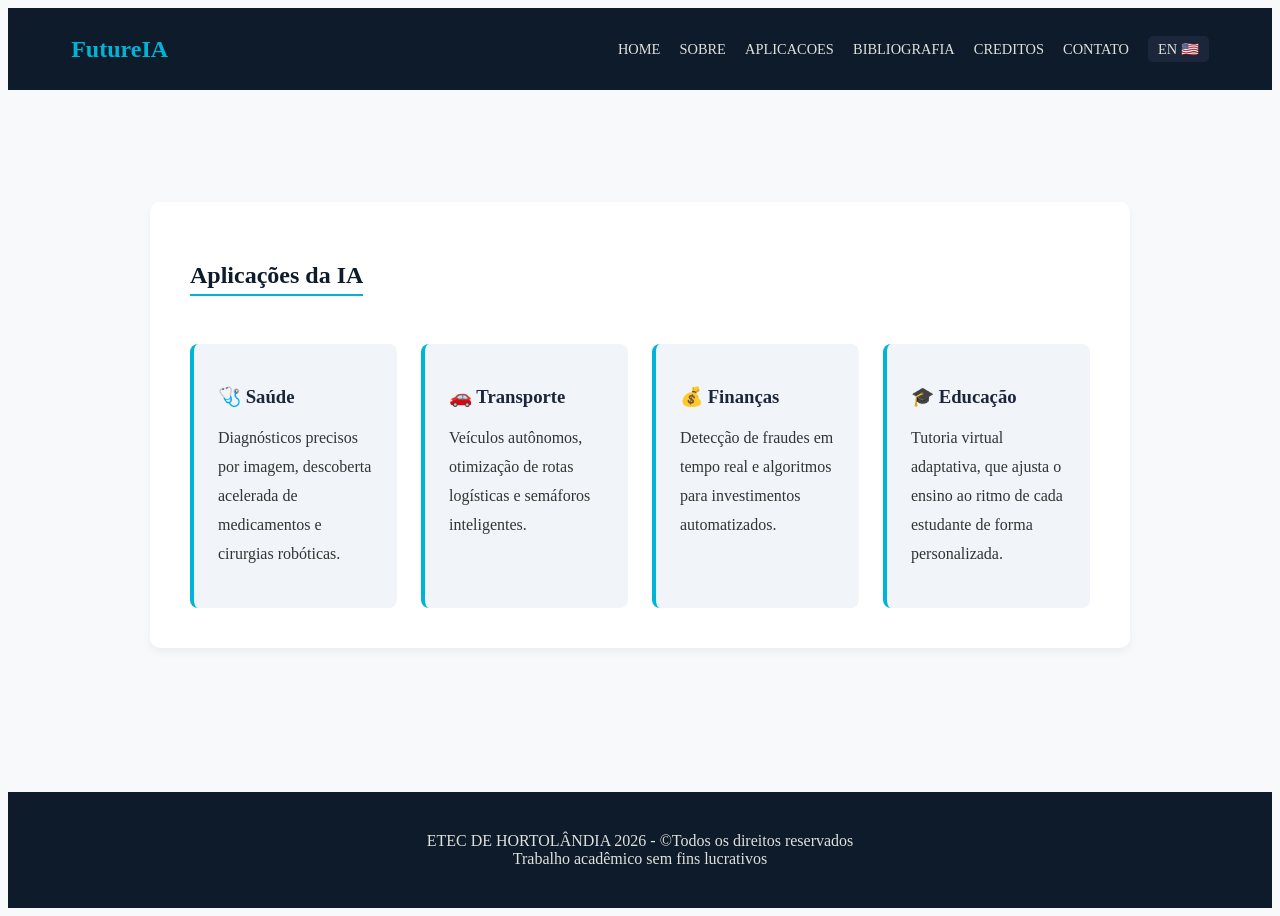
==== aplicacoes.html @ a2e6aa32 "Add files via upload" ====
<!DOCTYPE html>
<html lang="pt-BR">
<head>
    <meta charset="UTF-8">
    <meta name="viewport" content="width=device-width, initial-scale=1.0">
    <title>APLICAÇÕES | IA no Mundo</title>
    <link rel="icon" href="img/icon.png" type="image/png">
    <link rel="stylesheet" href="style.css">
</head>
<body>
    <header>
        <div class="logo">FutureIA</div>
        <nav>
            <ul>
                
<li><a href="index.html">HOME</a></li>
<li><a href="sobre.html">SOBRE</a></li>
<li><a href="aplicacoes.html">APLICACOES</a></li>
<li><a href="bibliografia.html">BIBLIOGRAFIA</a></li>
<li><a href="creditos.html">CREDITOS</a></li>
<li><a href="contato.html">CONTATO</a></li>
<li><a href="en_index.html" class="lang-btn">EN 🇺🇸</a></li>

            </ul>
        </nav>
    </header>
    <main class="container">
        
    <section class="content-section">
        <h1>Aplicações da IA</h1>
        <div class="grid">
            <div class="card">
                <h3>🩺 Saúde</h3>
                <p>Diagnósticos precisos por imagem, descoberta acelerada de medicamentos e cirurgias robóticas.</p>
            </div>
            <div class="card">
                <h3>🚗 Transporte</h3>
                <p>Veículos autônomos, otimização de rotas logísticas e semáforos inteligentes.</p>
            </div>
            <div class="card">
                <h3>💰 Finanças</h3>
                <p>Detecção de fraudes em tempo real e algoritmos para investimentos automatizados.</p>
            </div>
            <div class="card">
                <h3>🎓 Educação</h3>
                <p>Tutoria virtual adaptativa, que ajusta o ensino ao ritmo de cada estudante de forma personalizada.</p>
            </div>
        </div>
    </section>
    
    </main>
    <footer>
        <p>ETEC DE HORTOLÂNDIA 2026 - &copy;Todos os direitos reservados<br> Trabalho acadêmico sem fins lucrativos</p>
    </footer>
    
</body>
</html>
---- style.css ----
d
* {
    margin: 0;
    padding: 0;
    box-sizing: border-box;
    font-family: 'Segoe UI', Tahoma, Geneva, Verdana, sans-serif;
}

body {
    background-color: #f8f9fa;
    color: #333;
    display: flex;
    flex-direction: column;
    min-height: 100vh;
}

/* HEADER & MENU */
header {
    background-color: #0d1b2a;
    color: #fff;
    padding: 1rem 5%;
    display: flex;
    justify-content: space-between;
    align-items: center;
}

.logo {
    font-size: 1.5rem;
    font-weight: bold;
    color: #00b4d8;
}

nav ul {
    list-style: none;
    display: flex;
    gap: 1.2rem;
}

nav ul li a {
    color: #e0e1dd;
    text-decoration: none;
    font-weight: 500;
    text-transform: uppercase;
    font-size: 0.9rem;
    transition: color 0.3s;
}

nav ul li a:hover {
    color: #00b4d8;
}

.lang-btn {
    background-color: #1b263b;
    padding: 5px 10px;
    border-radius: 5px;
}

/* MAIN CONTAINER */
.container {
    flex: 1;
    padding: 3rem 5%;
    display: flex;
    flex-direction: column;
    align-items: center;
    justify-content: center;
}

/* HERO (HOME) */
.hero {
    text-align: center;
    max-width: 800px;
}

.hero h1 {
    font-size: 3rem;
    color: #0d1b2a;
    margin-bottom: 1rem;
}

.hero p {
    font-size: 1.2rem;
    margin-bottom: 2rem;
    line-height: 1.6;
}

.btn {
    display: inline-block;
    padding: 10px 25px;
    background-color: #00b4d8;
    color: #fff;
    text-decoration: none;
    border: none;
    border-radius: 5px;
    font-weight: bold;
    font-size: 1rem;
    cursor: pointer;
    transition: background 0.3s;
}

.btn:hover {
    background-color: #0077b6;
}

/* CONTENT SECTIONS */
.content-section {
    max-width: 900px;
    width: 100%;
    background: #fff;
    padding: 2.5rem;
    border-radius: 10px;
    box-shadow: 0 4px 10px rgba(0,0,0,0.05);
    margin-bottom: 2rem;
}

.content-section h1 {
    color: #0d1b2a;
    margin-bottom: 1.5rem;
    border-bottom: 2px solid #00b4d8;
    display: inline-block;
    padding-bottom: 5px;
}

.content-section p {
    line-height: 1.8;
    margin-bottom: 1rem;
}

/* GRID (APLICACOES) */
.grid {
    display: grid;
    grid-template-columns: repeat(auto-fit, minmax(200px, 1fr));
    gap: 1.5rem;
    margin-top: 1.5rem;
}

.card {
    background: #f1f5f9;
    padding: 1.5rem;
    border-radius: 8px;
    border-left: 4px solid #00b4d8;
}

.card h3 {
    margin-bottom: 10px;
    color: #1b263b;
}

/* BIBLIOGRAPHY */
.bib-list {
    list-style: square;
    padding-left: 20px;
    line-height: 2;
}

/* CREDITS */
.text-center { text-align: center; }
.creditos-box p { font-size: 1.1rem; }

/* FORMS (CONTATO) */
.contato-form {
    display: flex;
    flex-direction: column;
    gap: 1.2rem;
    width: 100%;
}

.form-group {
    display: flex;
    flex-direction: column;
}

.form-group label {
    font-weight: bold;
    margin-bottom: 5px;
    color: #1b263b;
}

.form-group input, 
.form-group select, 
.form-group textarea {
    padding: 10px;
    border: 1px solid #ccc;
    border-radius: 5px;
    font-size: 1rem;
}

/* REGRA 4: Arquivo css externo (travar textarea) */
.form-group textarea {
    min-height: 120px;
    resize: none; 
}

/* FOOTER */
footer {
    background-color: #0d1b2a;
    color: #e0e1dd;
    text-align: center;
    padding: 1.5rem;
    margin-top: auto;
}
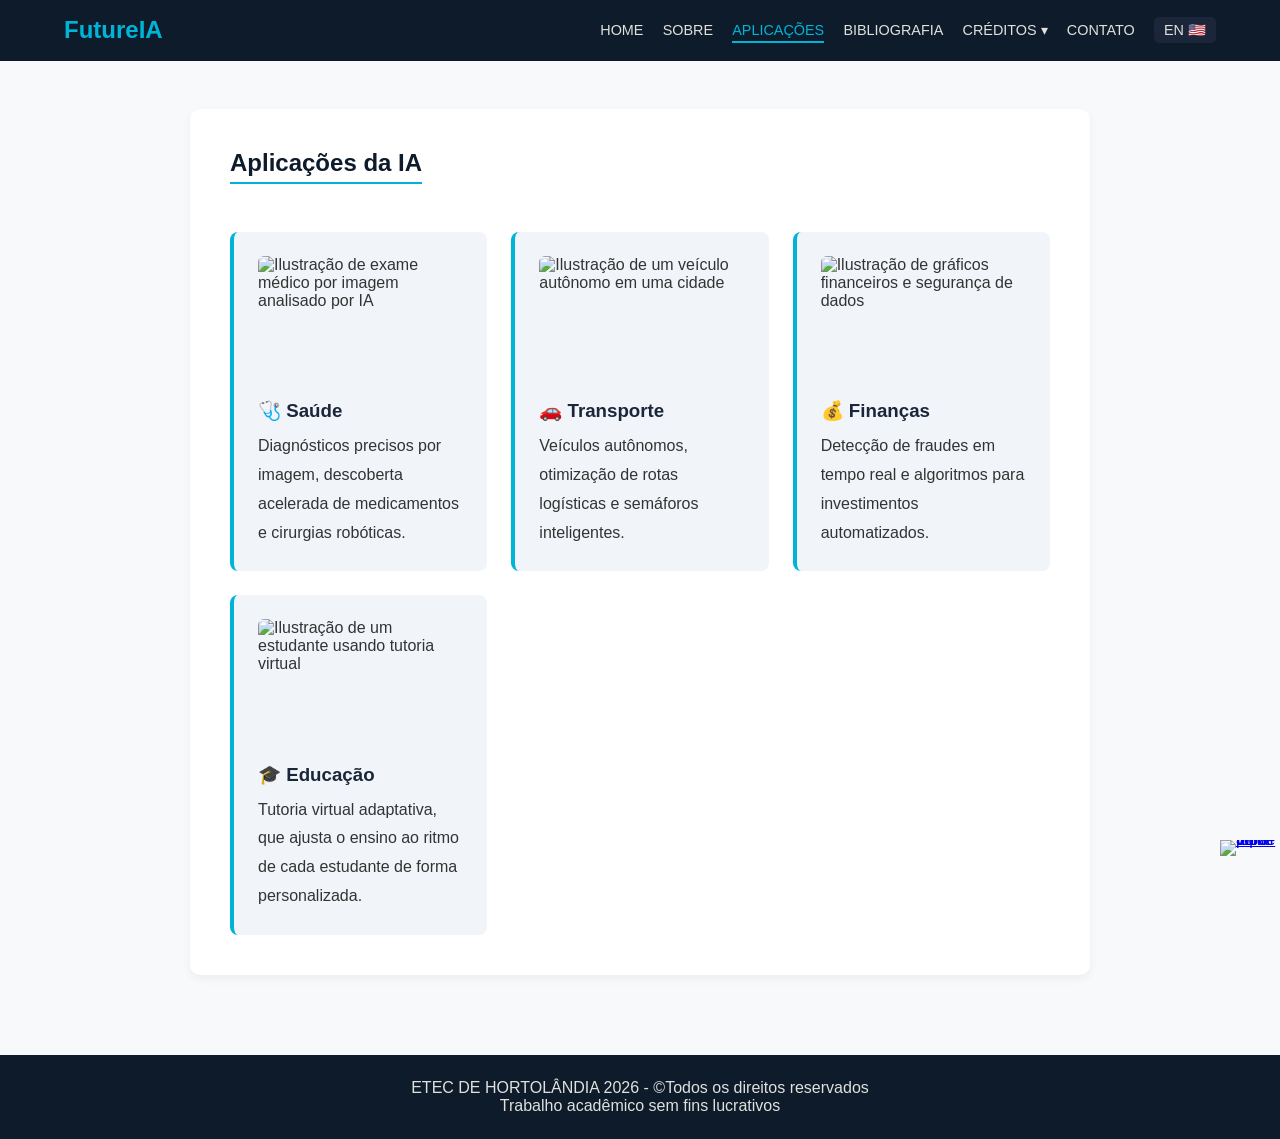
==== commit 36074166: "Add files via upload" ====
--- a/aplicacoes.html
+++ b/aplicacoes.html
@@ -3,55 +3,65 @@
 <head>
     <meta charset="UTF-8">
     <meta name="viewport" content="width=device-width, initial-scale=1.0">
-    <title>APLICAÇÕES | IA no Mundo</title>
-    <link rel="icon" href="img/icon.png" type="image/png">
+    <title>APLICAÇÕES | FutureIA</title>
+    <link rel="icon" href="img/icon.jpg" type="image/jpg">
     <link rel="stylesheet" href="style.css">
 </head>
 <body>
-    <header>
+    <header id="topo">
         <div class="logo">FutureIA</div>
         <nav>
             <ul>
-                
-<li><a href="index.html">HOME</a></li>
-<li><a href="sobre.html">SOBRE</a></li>
-<li><a href="aplicacoes.html">APLICACOES</a></li>
-<li><a href="bibliografia.html">BIBLIOGRAFIA</a></li>
-<li><a href="creditos.html">CREDITOS</a></li>
-<li><a href="contato.html">CONTATO</a></li>
-<li><a href="en_index.html" class="lang-btn">EN 🇺🇸</a></li>
-
+                <li><a href="index.html">HOME</a></li>
+                <li><a href="sobre.html">SOBRE</a></li>
+                <li><a href="aplicacoes.html" class="ativo" aria-current="page">APLICAÇÕES</a></li>
+                <li><a href="bibliografia.html">BIBLIOGRAFIA</a></li>
+                <li class="dropdown">
+                    <a href="creditos.html" aria-haspopup="true">CRÉDITOS ▾</a>
+                    <ul class="dropdown-menu">
+                        <li><a href="creditos.html#orientadores">Orientadores</a></li>
+                        <li><a href="creditos.html#desenvolvedores">Desenvolvedores</a></li>
+                    </ul>
+                </li>
+                <li><a href="contato.html">CONTATO</a></li>
+                <li><a href="en_aplicacoes.html" class="lang-btn" title="Traduzir para Inglês">EN 🇺🇸</a></li>
             </ul>
         </nav>
     </header>
     <main class="container">
-        
-    <section class="content-section">
-        <h1>Aplicações da IA</h1>
-        <div class="grid">
-            <div class="card">
-                <h3>🩺 Saúde</h3>
-                <p>Diagnósticos precisos por imagem, descoberta acelerada de medicamentos e cirurgias robóticas.</p>
+        <section class="content-section">
+            <h1>Aplicações da IA</h1>
+            <div class="grid">
+                <div class="card">
+                    <img src="img/imagem4.jpg" alt="Ilustração de exame médico por imagem analisado por IA" width="800" height="500">
+                    <h3>🩺 Saúde</h3>
+                    <p>Diagnósticos precisos por imagem, descoberta acelerada de medicamentos e cirurgias robóticas.</p>
+                </div>
+                <div class="card">
+                    <img src="img/imagem5.jpg" alt="Ilustração de um veículo autônomo em uma cidade" width="800" height="500">
+                    <h3>🚗 Transporte</h3>
+                    <p>Veículos autônomos, otimização de rotas logísticas e semáforos inteligentes.</p>
+                </div>
+                <div class="card">
+                    <img src="img/imagem6.jpg" alt="Ilustração de gráficos financeiros e segurança de dados" width="800" height="500">
+                    <h3>💰 Finanças</h3>
+                    <p>Detecção de fraudes em tempo real e algoritmos para investimentos automatizados.</p>
+                </div>
+                <div class="card">
+                    <img src="img/imagem7.jpg" alt="Ilustração de um estudante usando tutoria virtual" width="800" height="500">
+                    <h3>🎓 Educação</h3>
+                    <p>Tutoria virtual adaptativa, que ajusta o ensino ao ritmo de cada estudante de forma personalizada.</p>
+                </div>
             </div>
-            <div class="card">
-                <h3>🚗 Transporte</h3>
-                <p>Veículos autônomos, otimização de rotas logísticas e semáforos inteligentes.</p>
-            </div>
-            <div class="card">
-                <h3>💰 Finanças</h3>
-                <p>Detecção de fraudes em tempo real e algoritmos para investimentos automatizados.</p>
-            </div>
-            <div class="card">
-                <h3>🎓 Educação</h3>
-                <p>Tutoria virtual adaptativa, que ajusta o ensino ao ritmo de cada estudante de forma personalizada.</p>
-            </div>
-        </div>
-    </section>
-    
+        </section>
     </main>
+    <div class="ancora-topo" style="position:sticky; bottom:0; width:100%; height:0; z-index:1000;">
+        <a href="#topo" class="ancora-img" title="Voltar ao topo" onclick="window.scrollTo({top:0,behavior:'smooth'});return false;" style="position:absolute; right:0; bottom:0; margin:0; padding:0; line-height:0;">
+            <img style="display:block;" src="img/imagem14.jpg" alt="Ícone para voltar ao topo" width="60" height="60">
+        </a>
+    </div>
     <footer>
-        <p>ETEC DE HORTOLÂNDIA 2026 - &copy;Todos os direitos reservados<br> Trabalho acadêmico sem fins lucrativos</p>
+        <p>ETEC DE HORTOLÂNDIA 2026 - &copy;Todos os direitos reservados<br>Trabalho acadêmico sem fins lucrativos</p>
     </footer>
-    
 </body>
 </html>
--- a/style.css
+++ b/style.css
@@ -1,4 +1,3 @@
-d
 * {
     margin: 0;
     padding: 0;
@@ -6,12 +5,23 @@
     font-family: 'Segoe UI', Tahoma, Geneva, Verdana, sans-serif;
 }
 
+html {
+    scroll-behavior: smooth;
+    scroll-padding-top: 90px;
+}
+
 body {
     background-color: #f8f9fa;
     color: #333;
     display: flex;
     flex-direction: column;
     min-height: 100vh;
+}
+
+img {
+    display: block;
+    max-width: 100%;
+    height: auto;
 }
 
 /* HEADER & MENU */
@@ -22,6 +32,11 @@
     display: flex;
     justify-content: space-between;
     align-items: center;
+    flex-wrap: wrap;
+    gap: 0.75rem;
+    position: sticky;
+    top: 0;
+    z-index: 100;
 }
 
 .logo {
@@ -33,6 +48,8 @@
 nav ul {
     list-style: none;
     display: flex;
+    flex-wrap: wrap;
+    align-items: center;
     gap: 1.2rem;
 }
 
@@ -45,8 +62,15 @@
     transition: color 0.3s;
 }
 
-nav ul li a:hover {
+nav ul li a:hover,
+nav ul li a:focus-visible,
+nav ul li a.ativo {
     color: #00b4d8;
+}
+
+nav ul li a.ativo {
+    border-bottom: 2px solid #00b4d8;
+    padding-bottom: 3px;
 }
 
 .lang-btn {
@@ -55,6 +79,55 @@
     border-radius: 5px;
 }
 
+/* SUBMENU DE CRÉDITOS (aparece ao passar o mouse) */
+.dropdown {
+    position: relative;
+}
+
+.dropdown > a {
+    display: inline-block;
+    padding: 0.4rem 0;
+}
+
+.dropdown-menu {
+    display: none;
+    position: absolute;
+    top: 100%;
+    left: 0;
+    min-width: 190px;
+    flex-direction: column;
+    align-items: stretch;
+    gap: 0;
+    padding: 0.4rem 0;
+    background-color: #1b263b;
+    border-top: 3px solid #00b4d8;
+    border-radius: 0 0 8px 8px;
+    box-shadow: 0 8px 20px rgba(0, 0, 0, 0.3);
+}
+
+.dropdown:hover > .dropdown-menu,
+.dropdown:focus-within > .dropdown-menu {
+    display: flex;
+}
+
+.dropdown:hover > a,
+.dropdown:focus-within > a {
+    color: #00b4d8;
+}
+
+.dropdown-menu li a {
+    display: block;
+    padding: 0.7rem 1.2rem;
+    border-bottom: 0;
+    text-transform: none;
+    font-size: 0.95rem;
+}
+
+.dropdown-menu li a:hover {
+    background-color: #00b4d8;
+    color: #0d1b2a;
+}
+
 /* MAIN CONTAINER */
 .container {
     flex: 1;
@@ -67,12 +140,17 @@
 
 /* HERO (HOME) */
 .hero {
-    text-align: center;
-    max-width: 800px;
+    max-width: 1000px;
+    width: 100%;
+    display: grid;
+    grid-template-columns: 1.1fr 1fr;
+    gap: 3rem;
+    align-items: center;
 }
 
 .hero h1 {
     font-size: 3rem;
+    line-height: 1.15;
     color: #0d1b2a;
     margin-bottom: 1rem;
 }
@@ -81,6 +159,11 @@
     font-size: 1.2rem;
     margin-bottom: 2rem;
     line-height: 1.6;
+}
+
+.hero-img img {
+    border-radius: 12px;
+    box-shadow: 0 10px 30px rgba(13, 27, 42, 0.25);
 }
 
 .btn {
@@ -108,7 +191,7 @@
     background: #fff;
     padding: 2.5rem;
     border-radius: 10px;
-    box-shadow: 0 4px 10px rgba(0,0,0,0.05);
+    box-shadow: 0 4px 10px rgba(0, 0, 0, 0.05);
     margin-bottom: 2rem;
 }
 
@@ -120,15 +203,73 @@
     padding-bottom: 5px;
 }
 
+.content-section h2 {
+    color: #1b263b;
+    margin-bottom: 0.75rem;
+}
+
 .content-section p {
     line-height: 1.8;
     margin-bottom: 1rem;
 }
 
+.content-section figure img {
+    width: 100%;
+    border-radius: 8px;
+}
+
+.fig-topo {
+    margin-bottom: 1.5rem;
+}
+
+/* SOBRE (âncoras internas) */
+.ancoras {
+    display: flex;
+    gap: 0.75rem;
+    margin-bottom: 2rem;
+}
+
+.ancoras a {
+    padding: 6px 16px;
+    border: 1px solid #00b4d8;
+    border-radius: 20px;
+    color: #0077b6;
+    text-decoration: none;
+    font-weight: 600;
+    font-size: 0.9rem;
+    transition: background 0.3s, color 0.3s;
+}
+
+.ancoras a:hover {
+    background-color: #00b4d8;
+    color: #fff;
+}
+
+.bloco {
+    margin-bottom: 2.5rem;
+}
+
+.lista-impactos {
+    list-style: square;
+    padding-left: 22px;
+    line-height: 1.9;
+    margin-bottom: 1.25rem;
+}
+
+.voltar {
+    color: #0077b6;
+    font-weight: 600;
+    text-decoration: none;
+}
+
+.voltar:hover {
+    text-decoration: underline;
+}
+
 /* GRID (APLICACOES) */
 .grid {
     display: grid;
-    grid-template-columns: repeat(auto-fit, minmax(200px, 1fr));
+    grid-template-columns: repeat(auto-fit, minmax(240px, 1fr));
     gap: 1.5rem;
     margin-top: 1.5rem;
 }
@@ -140,9 +281,21 @@
     border-left: 4px solid #00b4d8;
 }
 
+.card img {
+    width: 100%;
+    aspect-ratio: 16 / 10;
+    object-fit: cover;
+    border-radius: 6px;
+    margin-bottom: 1rem;
+}
+
 .card h3 {
     margin-bottom: 10px;
     color: #1b263b;
+}
+
+.card p {
+    margin-bottom: 0;
 }
 
 /* BIBLIOGRAPHY */
@@ -154,7 +307,28 @@
 
 /* CREDITS */
 .text-center { text-align: center; }
+
 .creditos-box p { font-size: 1.1rem; }
+
+.cred-bloco img {
+    width: 100%;
+    max-width: 420px;
+    aspect-ratio: 16 / 10;
+    object-fit: cover;
+    border-radius: 8px;
+    margin: 0 auto 1rem;
+}
+
+.cred-bloco h3 {
+    margin-bottom: 0.5rem;
+    color: #1b263b;
+}
+
+.creditos-box hr {
+    margin: 20px 0;
+    border: 0;
+    border-top: 1px solid #ccc;
+}
 
 /* FORMS (CONTATO) */
 .contato-form {
@@ -175,8 +349,8 @@
     color: #1b263b;
 }
 
-.form-group input, 
-.form-group select, 
+.form-group input,
+.form-group select,
 .form-group textarea {
     padding: 10px;
     border: 1px solid #ccc;
@@ -184,11 +358,37 @@
     font-size: 1rem;
 }
 
-/* REGRA 4: Arquivo css externo (travar textarea) */
+.form-group input:focus,
+.form-group select:focus,
+.form-group textarea:focus {
+    outline: 2px solid #00b4d8;
+    border-color: #00b4d8;
+}
+
+.form-group input.invalido,
+.form-group select.invalido,
+.form-group textarea.invalido {
+    border-color: #c62828;
+}
+
+/* Textarea travada (sem redimensionar) */
 .form-group textarea {
     min-height: 120px;
-    resize: none; 
-}
+    resize: none;
+}
+
+.contato-form .btn {
+    align-self: flex-start;
+}
+
+.status {
+    min-height: 1.5em;
+    margin-bottom: 0 !important;
+    font-weight: 600;
+}
+
+.status.erro { color: #c62828; }
+.status.ok { color: #2e7d32; }
 
 /* FOOTER */
 footer {
@@ -198,3 +398,32 @@
     padding: 1.5rem;
     margin-top: auto;
 }
+
+/* RESPONSIVO */
+@media (max-width: 800px) {
+    header {
+        flex-direction: column;
+        align-items: flex-start;
+    }
+
+    nav ul {
+        gap: 0.9rem;
+    }
+
+    .hero {
+        grid-template-columns: 1fr;
+        gap: 2rem;
+    }
+
+    .hero h1 {
+        font-size: 2.2rem;
+    }
+
+    .content-section {
+        padding: 1.5rem;
+    }
+}
+
+@media (prefers-reduced-motion: reduce) {
+    html { scroll-behavior: auto; }
+}
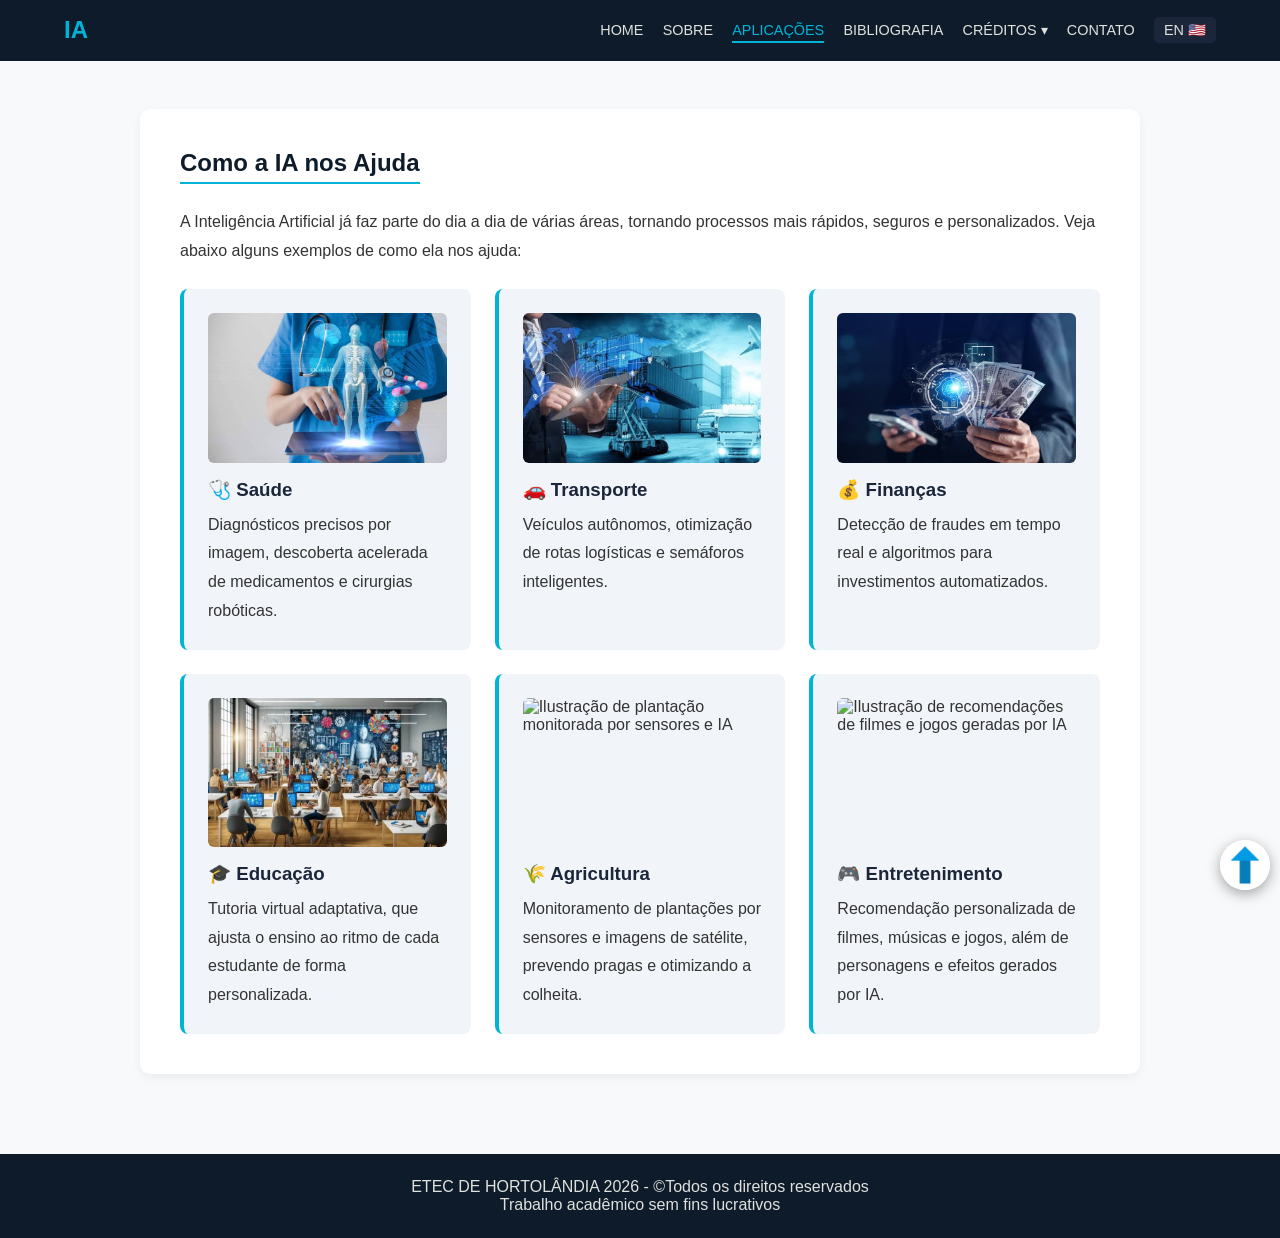
==== commit c5ebecb4: "Add files via upload" ====
--- a/aplicacoes.html
+++ b/aplicacoes.html
@@ -3,13 +3,13 @@
 <head>
     <meta charset="UTF-8">
     <meta name="viewport" content="width=device-width, initial-scale=1.0">
-    <title>APLICAÇÕES | FutureIA</title>
+    <title>APLICAÇÕES | IA</title>
     <link rel="icon" href="img/icon.jpg" type="image/jpg">
     <link rel="stylesheet" href="style.css">
 </head>
 <body>
     <header id="topo">
-        <div class="logo">FutureIA</div>
+        <div class="logo">IA</div>
         <nav>
             <ul>
                 <li><a href="index.html">HOME</a></li>
@@ -30,7 +30,8 @@
     </header>
     <main class="container">
         <section class="content-section">
-            <h1>Aplicações da IA</h1>
+            <h1>Como a IA nos Ajuda</h1>
+            <p>A Inteligência Artificial já faz parte do dia a dia de várias áreas, tornando processos mais rápidos, seguros e personalizados. Veja abaixo alguns exemplos de como ela nos ajuda:</p>
             <div class="grid">
                 <div class="card">
                     <img src="img/imagem4.jpg" alt="Ilustração de exame médico por imagem analisado por IA" width="800" height="500">
@@ -52,16 +53,26 @@
                     <h3>🎓 Educação</h3>
                     <p>Tutoria virtual adaptativa, que ajusta o ensino ao ritmo de cada estudante de forma personalizada.</p>
                 </div>
+                <div class="card">
+                    <img src="img/imagem15.jpg" alt="Ilustração de plantação monitorada por sensores e IA" width="800" height="500">
+                    <h3>🌾 Agricultura</h3>
+                    <p>Monitoramento de plantações por sensores e imagens de satélite, prevendo pragas e otimizando a colheita.</p>
+                </div>
+                <div class="card">
+                    <img src="img/imagem16.jpg" alt="Ilustração de recomendações de filmes e jogos geradas por IA" width="800" height="500">
+                    <h3>🎮 Entretenimento</h3>
+                    <p>Recomendação personalizada de filmes, músicas e jogos, além de personagens e efeitos gerados por IA.</p>
+                </div>
             </div>
         </section>
     </main>
-    <div class="ancora-topo" style="position:sticky; bottom:0; width:100%; height:0; z-index:1000;">
-        <a href="#topo" class="ancora-img" title="Voltar ao topo" onclick="window.scrollTo({top:0,behavior:'smooth'});return false;" style="position:absolute; right:0; bottom:0; margin:0; padding:0; line-height:0;">
-            <img style="display:block;" src="img/imagem14.jpg" alt="Ícone para voltar ao topo" width="60" height="60">
+    <div class="rodape-wrapper">
+        <footer>
+        <p>ETEC DE HORTOLÂNDIA 2026 - &copy;Todos os direitos reservados<br>Trabalho acadêmico sem fins lucrativos</p>
+    </footer>
+        <a href="#topo" class="ancora-img" title="Voltar ao topo" onclick="window.scrollTo({top:0,behavior:'smooth'});return false;">
+            <img src="img/imagem14.jpg" alt="Ícone para voltar ao topo" width="50" height="50">
         </a>
     </div>
-    <footer>
-        <p>ETEC DE HORTOLÂNDIA 2026 - &copy;Todos os direitos reservados<br>Trabalho acadêmico sem fins lucrativos</p>
-    </footer>
 </body>
 </html>
--- a/style.css
+++ b/style.css
@@ -222,6 +222,11 @@
     margin-bottom: 1.5rem;
 }
 
+.fig-pequena img {
+    max-width: 260px;
+    margin: 0 auto;
+}
+
 /* SOBRE (âncoras internas) */
 .ancoras {
     display: flex;
@@ -249,6 +254,10 @@
     margin-bottom: 2.5rem;
 }
 
+.img-sombra {
+    box-shadow: 0 10px 25px rgba(13, 27, 42, 0.3);
+}
+
 .lista-impactos {
     list-style: square;
     padding-left: 22px;
@@ -324,6 +333,14 @@
     color: #1b263b;
 }
 
+.lista-alunos {
+    list-style: square;
+    display: inline-block;
+    text-align: left;
+    padding-left: 20px;
+    line-height: 1.9;
+}
+
 .creditos-box hr {
     margin: 20px 0;
     border: 0;
@@ -377,8 +394,21 @@
     resize: none;
 }
 
-.contato-form .btn {
+.form-botoes {
+    display: flex;
+    gap: 1rem;
     align-self: flex-start;
+}
+
+.btn-secundario {
+    background-color: transparent;
+    color: #0077b6;
+    border: 2px solid #00b4d8;
+}
+
+.btn-secundario:hover {
+    background-color: #00b4d8;
+    color: #fff;
 }
 
 .status {
@@ -390,40 +420,460 @@
 .status.erro { color: #c62828; }
 .status.ok { color: #2e7d32; }
 
-/* FOOTER */
+/* FOOTER + BOTÃO VOLTAR AO TOPO (fica ao lado do rodapé, sem alterar o rodapé) */
+.rodape-wrapper {
+    margin-top: auto;
+}
+
 footer {
     background-color: #0d1b2a;
     color: #e0e1dd;
     text-align: center;
     padding: 1.5rem;
-    margin-top: auto;
+}
+
+.ancora-img {
+    position: fixed !important;
+    right: 10px !important;
+    bottom: 10px !important;
+    left: auto !important;
+    top: auto !important;
+    display: inline-block;
+    line-height: 0;
+    z-index: 1000;
+}
+
+.ancora-img img {
+    display: block;
+    border-radius: 50%;
+    box-shadow: 0 4px 14px rgba(0, 0, 0, 0.35);
+    transition: transform 0.2s;
+}
+
+.ancora-img:hover img {
+    transform: translateY(-4px);
 }
 
 /* RESPONSIVO */
 @media (max-width: 800px) {
+    html {
+        scroll-padding-top: 20px;
+    }
+
     header {
+        position: relative;
         flex-direction: column;
-        align-items: flex-start;
+        align-items: center;
+        padding: 1rem 4%;
+    }
+
+    nav {
+        width: 100%;
     }
 
     nav ul {
-        gap: 0.9rem;
+        width: 100%;
+        justify-content: center;
+        gap: 0.5rem;
+    }
+
+    nav ul li {
+        max-width: 100%;
+    }
+
+    nav ul li a {
+        display: block;
+        padding: 7px 8px;
+        font-size: 0.8rem;
+        text-align: center;
+    }
+
+    .dropdown-menu {
+        position: static;
+        width: 100%;
+        min-width: 0;
+        margin-top: 4px;
+        border-radius: 6px;
+    }
+
+    .dropdown-menu li a {
+        padding: 9px 12px;
+    }
+
+    .container {
+        padding: 2rem 4%;
     }
 
     .hero {
         grid-template-columns: 1fr;
-        gap: 2rem;
+        gap: 1.5rem;
+        text-align: center;
     }
 
     .hero h1 {
-        font-size: 2.2rem;
+        font-size: clamp(2rem, 8vw, 2.6rem);
+    }
+
+    .hero p {
+        font-size: 1rem;
+    }
+
+    .hero-img {
+        margin: 0;
     }
 
     .content-section {
         padding: 1.5rem;
     }
+
+    .content-section h1 {
+        font-size: clamp(1.7rem, 7vw, 2.2rem);
+        line-height: 1.2;
+    }
+
+    .content-section h2 {
+        font-size: 1.4rem;
+    }
+
+    .content-section p {
+        line-height: 1.6;
+    }
+
+    .grid {
+        grid-template-columns: 1fr;
+        gap: 1rem;
+    }
+
+    .card {
+        padding: 1.2rem;
+    }
+
+    .ancoras {
+        flex-direction: column;
+    }
+
+    .ancoras a {
+        text-align: center;
+    }
+
+    .creditos-box p {
+        font-size: 1rem;
+    }
+
+    .contato-form {
+        gap: 1rem;
+    }
+
+    .form-group input,
+    .form-group select,
+    .form-group textarea {
+        width: 100%;
+        max-width: 100%;
+    }
+
+    .form-botoes {
+        width: 100%;
+        flex-direction: column;
+    }
+
+    .form-botoes .btn {
+        width: 100%;
+    }
+
+    footer {
+        padding: 1.2rem 4rem 1.2rem 1.2rem;
+        font-size: 0.85rem;
+    }
+
+    .ancora-img {
+        right: 8px !important;
+        bottom: 8px !important;
+    }
+
+    .ancora-img img {
+        width: 44px;
+        height: 44px;
+    }
+}
+
+@media (max-width: 480px) {
+    header {
+        padding: 0.9rem 3%;
+    }
+
+    nav ul {
+        flex-direction: column;
+        align-items: stretch;
+        gap: 0.2rem;
+    }
+
+    nav ul li,
+    nav ul li a {
+        width: 100%;
+    }
+
+    nav ul li a {
+        font-size: 0.85rem;
+        padding: 8px 6px;
+    }
+
+    .lang-btn {
+        text-align: center;
+    }
+
+    .container {
+        padding: 1.2rem 3%;
+    }
+
+    .content-section {
+        padding: 1rem;
+        border-radius: 8px;
+    }
+
+    .content-section h1 {
+        font-size: 1.7rem;
+    }
+
+    .hero h1 {
+        font-size: 2rem;
+    }
+
+    .hero p {
+        font-size: 0.95rem;
+    }
+
+    .btn {
+        width: 100%;
+        text-align: center;
+    }
+
+    .bib-list,
+    .lista-impactos {
+        padding-left: 20px;
+    }
+
+    .bib-list {
+        line-height: 1.7;
+    }
+
+    .lista-alunos {
+        display: block;
+    }
+
+    footer {
+        font-size: 0.78rem;
+    }
 }
 
 @media (prefers-reduced-motion: reduce) {
     html { scroll-behavior: auto; }
 }
+
+
+/* RESPONSIVIDADE EXTRA - CELULARES, TABLETS, NOTEBOOKS E TELAS GRANDES */
+
+@media (max-width: 1200px) {
+    header {
+        padding-left: 4%;
+        padding-right: 4%;
+    }
+
+    .container {
+        padding-left: 4%;
+        padding-right: 4%;
+    }
+
+    .hero {
+        max-width: 950px;
+    }
+
+    .content-section {
+        max-width: 900px;
+    }
+}
+
+@media (min-width: 1201px) {
+    .container {
+        padding-left: 6%;
+        padding-right: 6%;
+    }
+
+    .hero {
+        max-width: 1100px;
+    }
+
+    .content-section {
+        max-width: 1000px;
+    }
+}
+
+@media (max-width: 900px) {
+    header {
+        align-items: center;
+    }
+
+    nav ul {
+        justify-content: center;
+    }
+
+    .hero {
+        grid-template-columns: 1fr;
+    }
+
+    .hero-texto {
+        order: 1;
+    }
+
+    .hero-img {
+        order: 2;
+    }
+
+    .grid {
+        grid-template-columns: repeat(2, minmax(0, 1fr));
+    }
+}
+
+@media (max-width: 700px) {
+    body {
+        overflow-x: hidden;
+    }
+
+    header {
+        width: 100%;
+    }
+
+    nav {
+        overflow: visible;
+    }
+
+    nav ul {
+        flex-direction: column;
+        width: 100%;
+    }
+
+    nav ul li {
+        width: 100%;
+    }
+
+    nav ul li a {
+        width: 100%;
+        text-align: center;
+    }
+
+    .dropdown {
+        width: 100%;
+    }
+
+    .dropdown > a {
+        width: 100%;
+    }
+
+    .dropdown-menu {
+        width: 100%;
+    }
+
+    .container {
+        width: 100%;
+        padding: 1.5rem 3%;
+    }
+
+    .content-section {
+        width: 100%;
+        padding: 1.25rem;
+    }
+
+    .grid {
+        grid-template-columns: 1fr;
+    }
+
+    .hero {
+        width: 100%;
+    }
+
+    .hero-texto,
+    .hero-img {
+        width: 100%;
+    }
+
+    .content-section figure {
+        width: 100%;
+    }
+
+    .content-section img,
+    .hero-img img {
+        max-width: 100%;
+        width: 100%;
+        height: auto;
+    }
+
+    .fig-pequena img {
+        width: auto;
+        max-width: 100%;
+    }
+
+    table {
+        display: block;
+        max-width: 100%;
+        overflow-x: auto;
+    }
+
+    footer {
+        width: 100%;
+        word-wrap: break-word;
+        overflow-wrap: anywhere;
+    }
+}
+
+@media (max-width: 360px) {
+    .logo {
+        font-size: 1.3rem;
+    }
+
+    .container {
+        padding-left: 2%;
+        padding-right: 2%;
+    }
+
+    .content-section {
+        padding: 0.9rem;
+    }
+
+    .content-section h1 {
+        font-size: 1.5rem;
+    }
+
+    .content-section h2 {
+        font-size: 1.25rem;
+    }
+
+    .content-section p,
+    .content-section li {
+        font-size: 0.92rem;
+    }
+
+    .btn {
+        padding: 9px 15px;
+    }
+
+    .ancora-img img {
+        width: 40px;
+        height: 40px;
+    }
+}
+
+/* Evita que textos, links ou campos criem rolagem horizontal */
+h1, h2, h3, p, li, a, label, input, select, textarea {
+    max-width: 100%;
+    overflow-wrap: anywhere;
+}
+
+input, select, textarea, button {
+    font-size: 16px;
+    max-width: 100%;
+}
+
+/* Segurança para elementos largos */
+iframe, video, embed, object {
+    max-width: 100%;
+    height: auto;
+}
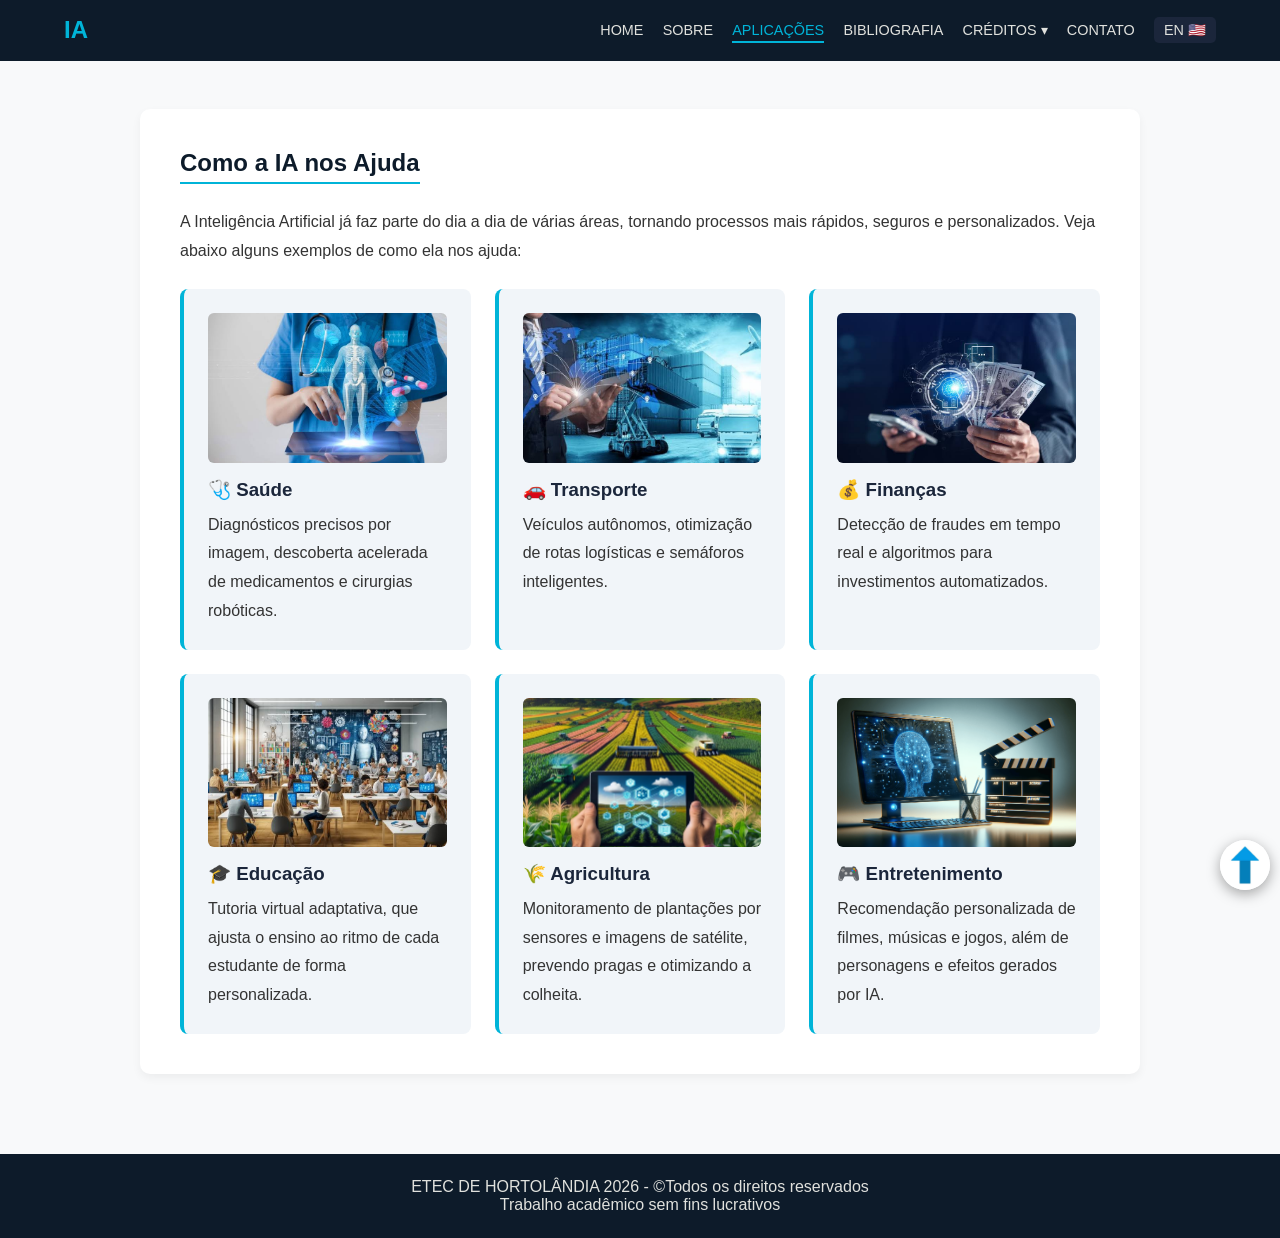
==== commit 9ca0b7e3: "Add files via upload" ====
--- a/aplicacoes.html
+++ b/aplicacoes.html
@@ -54,12 +54,12 @@
                     <p>Tutoria virtual adaptativa, que ajusta o ensino ao ritmo de cada estudante de forma personalizada.</p>
                 </div>
                 <div class="card">
-                    <img src="img/imagem15.jpg" alt="Ilustração de plantação monitorada por sensores e IA" width="800" height="500">
+                    <img src="img/imagem15.png" alt="Ilustração de plantação monitorada por sensores e IA" width="800" height="500">
                     <h3>🌾 Agricultura</h3>
                     <p>Monitoramento de plantações por sensores e imagens de satélite, prevendo pragas e otimizando a colheita.</p>
                 </div>
                 <div class="card">
-                    <img src="img/imagem16.jpg" alt="Ilustração de recomendações de filmes e jogos geradas por IA" width="800" height="500">
+                    <img src="img/imagem16.png" alt="Ilustração de recomendações de filmes e jogos geradas por IA" width="800" height="500">
                     <h3>🎮 Entretenimento</h3>
                     <p>Recomendação personalizada de filmes, músicas e jogos, além de personagens e efeitos gerados por IA.</p>
                 </div>
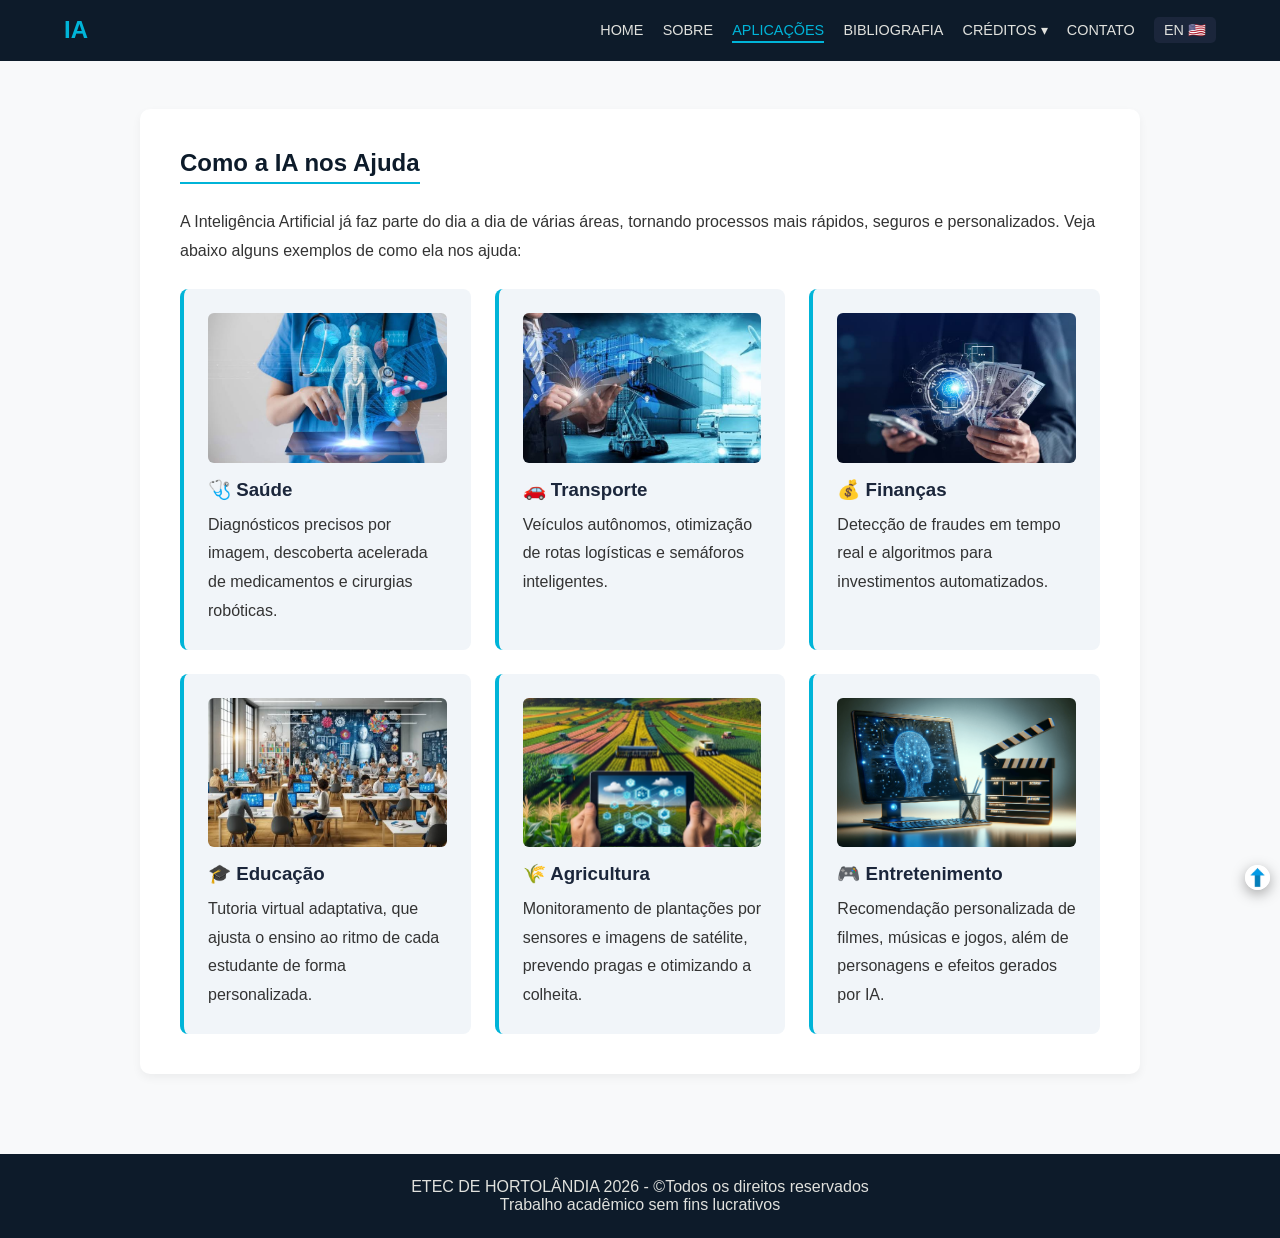
==== commit 25bd3edf: "Add files via upload" ====
--- a/aplicacoes.html
+++ b/aplicacoes.html
@@ -71,7 +71,7 @@
         <p>ETEC DE HORTOLÂNDIA 2026 - &copy;Todos os direitos reservados<br>Trabalho acadêmico sem fins lucrativos</p>
     </footer>
         <a href="#topo" class="ancora-img" title="Voltar ao topo" onclick="window.scrollTo({top:0,behavior:'smooth'});return false;">
-            <img src="img/imagem14.jpg" alt="Ícone para voltar ao topo" width="50" height="50">
+            <img src="img/imagem14.jpg" alt="Ícone para voltar ao topo" width="25" height="25">       
         </a>
     </div>
 </body>
